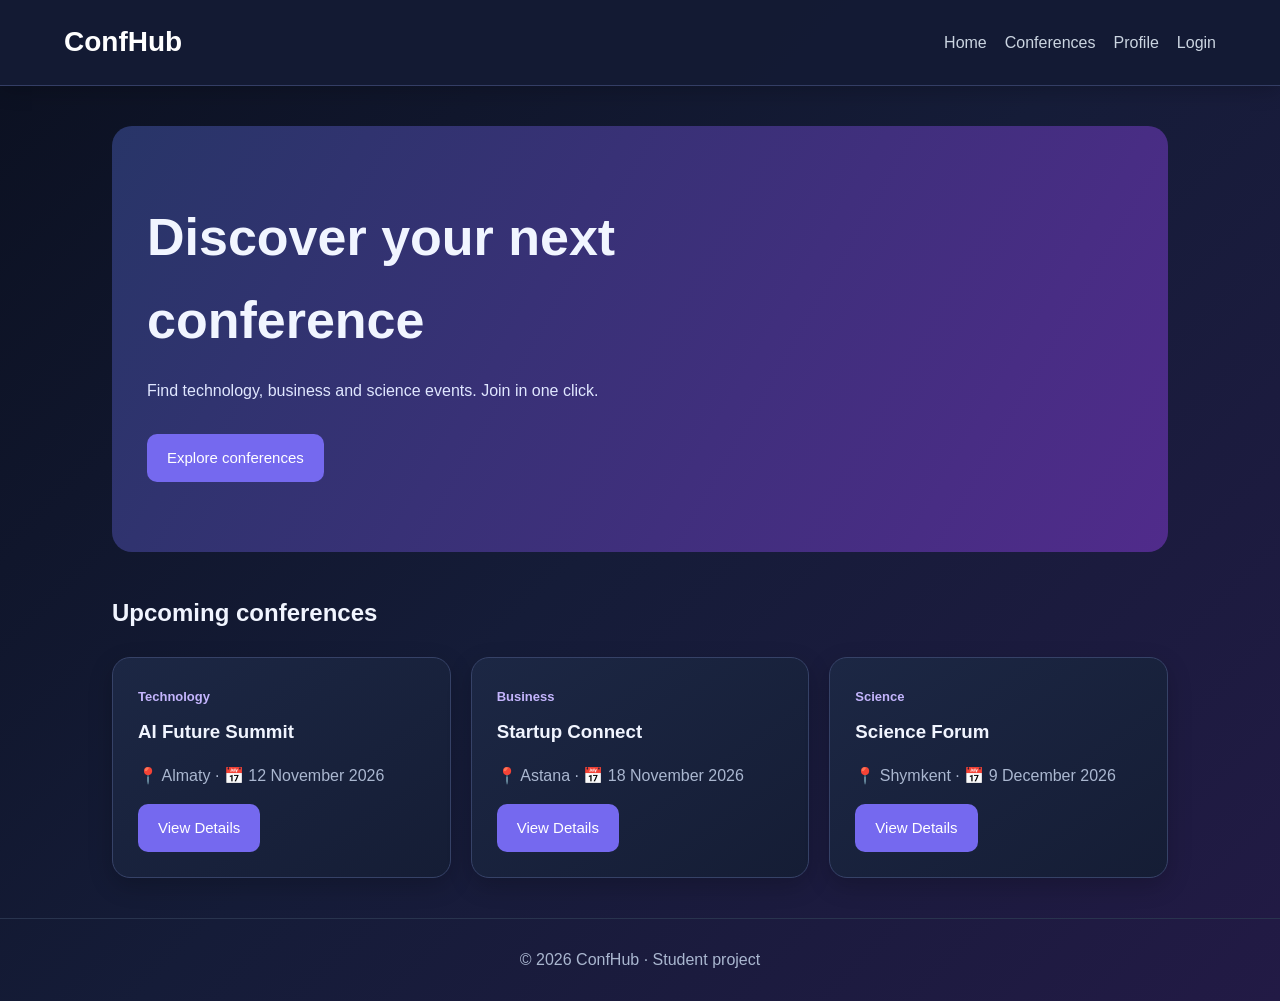
==== index.html @ 29833902 "commit 1" ====
<!DOCTYPE html>
<html lang="en">

<head>
    <meta charset="UTF-8">
    <meta name="viewport" content="width=device-width, initial-scale=1.0">
    <title>ConfHub | Home</title>
    <link rel="stylesheet" href="css/style.css">
</head>

<body>

    <header>
        <a class="logo" href="index.html">ConfHub</a>

        <nav>
            <a href="index.html">Home</a>
            <a href="conferences.html">Conferences</a>
            <a href="profile.html">Profile</a>
            <a href="login.html">Login</a>
        </nav>
    </header>

    <main>

        <section class="hero">

            <h1>Discover your next conference</h1>

            <p>
                Find technology, business and science events.
                Join in one click.
            </p>

            <a class="btn" href="conferences.html">
                Explore conferences
            </a>

        </section>

        <h2>Upcoming conferences</h2>

        <div class="cards">

            <article class="card">
                <span class="tag">Technology</span>
                <h3>AI Future Summit</h3>
                <p class="muted">
                    📍 Almaty · 📅 12 November 2026
                </p>

                <a class="btn" href="details.html">
                    View Details
                </a>
            </article>

            <article class="card">
                <span class="tag">Business</span>
                <h3>Startup Connect</h3>
                <p class="muted">
                    📍 Astana · 📅 18 November 2026
                </p>

                <a class="btn" href="details.html">
                    View Details
                </a>
            </article>

            <article class="card">
                <span class="tag">Science</span>

                <h3>Science Forum</h3>

                <p class="muted">
                    📍 Shymkent · 📅 9 December 2026
                </p>

                <a class="btn" href="details.html">
                    View Details
                </a>
            </article>

        </div>

    </main>

    <footer>
        © 2026 ConfHub · Student project
    </footer>

</body>
</html>
---- css/style.css ----
*{
  box-sizing:border-box
}
/* боди мы тут делаем фон градиент*/
body {
    margin: 0;
    font-family: Arial, sans-serif;
    color: #f1f5ff;
    line-height: 1.6;

    background: linear-gradient(
        135deg,
        #0b1020,
        #151c38,
        #221a45
    );

    min-height: 100vh;
}

/* хедер */
header {
    display: flex;
    justify-content: space-between;
    align-items: center;
    gap: 15px;

    padding: 20px 5%;

    background: rgba(20, 27, 52, 0.95);
    border-bottom: 1px solid #343e65;
    box-shadow: 0 4px 20px rgba(0, 0, 0, 0.2);
}

nav a {
    color: #cbd5e1;
    text-decoration: none;
    font-weight: 500;
    transition: 0.3s;
}

nav a:hover {
    color: #a78bfa;
}

.logo {
    font-size: 28px;
    font-weight: bold;
    color: #ffffff;
}
/* конец хедера */

a{
  color:#a5b4fc;
  text-decoration:none
}

nav{
  display:flex;
  gap:18px;
  flex-wrap:wrap
}

main{
  max-width:1100px;
  margin:auto;
  padding:40px 22px;
  min-height:75vh
}

.hero{
  padding:70px 35px;
  border-radius:20px;
  background:linear-gradient(120deg,#283568,#502b8b);
  margin-bottom:42px
}

.hero h1{
  font-size:clamp(32px,5vw,52px);
  max-width:650px;
  margin:0
}

.hero p{
  margin-bottom:30px;
  color:#e0e7ff
}

.btn{
  display:inline-block;
  border:0;
  border-radius:10px;
  padding:12px 20px;
  background:#7569ef;
  color:white;
  cursor:pointer;
  font-size:15px
}

.btn:hover{
  background:#5d50d6
}

.cards{
  display:grid;
  grid-template-columns:repeat(auto-fit,minmax(240px,1fr));
  gap:20px;
  margin-top:25px
}

/* Карточки*/
.card {
    background: linear-gradient(145deg, #1c2744, #151d35);
    border: 1px solid #364267;
    border-radius: 18px;
    padding: 25px;

    box-shadow: 0 8px 25px rgba(0, 0, 0, 0.2);
    transition: 0.3s;
}

.card:hover {
    transform: translateY(-7px);
    border-color: #8875f5;
    box-shadow: 0 15px 35px rgba(105, 80, 220, 0.25);
}

.card h3{
  margin:8px 0
}

.tag{
  color:#c4b5fd;
  font-size:13px;
  font-weight:bold
}

.muted{
  color:#aab7d0
}

.filters{
  display:flex;
  gap:12px;
  flex-wrap:wrap
}

input,select{
  background:#0d162b;
  color:white;
  border:1px solid #46536e;
  border-radius:9px;
  padding:12px;
  font:inherit;
  max-width:100%
}

.filters input{
  flex:1;
  min-width:200px
}

.panel{
  max-width:460px;
  margin:25px auto
}

.panel label{
  display:block;
  margin:14px 0
}

.message{
  color:#fda4af
}

.success{
  color:#86efac
}

.detail{
  max-width:760px
}

.schedule{
  padding:15px 20px;
  background:#10192e;
  border-radius:10px;
  margin:20px 0
}

footer{
  text-align:center;
  padding:28px;
  color:#aab7d0;
  border-top:1px solid #29344e
}


/* логин и рега */
.panel {
    background: #1b2440;
    border: 1px solid #3c4770;
    border-radius: 20px;
    padding: 35px;
    box-shadow: 0 12px 35px rgba(0, 0, 0, 0.25);
}

.panel h1 {
    text-align: center;
    margin-bottom: 30px;
}

.panel input {
    background: #10182d;
    border: 1px solid #485477;
    border-radius: 10px;
    padding: 13px;
    color: white;
    transition: 0.3s;
    display: block;
    width: 100%;
    margin-top: 5px;
}

.panel input:focus {
    outline: none;
    border-color: #a78bfa;
    box-shadow: 0 0 0 3px rgba(167, 139, 250, 0.15);
}

@media(max-width:600px){
  header{
    padding:18px;
    align-items:flex-start;
    flex-direction:column
  }
  .hero{
    padding:40px 23px
  }
  main{
    padding:25px 16px
  }
}
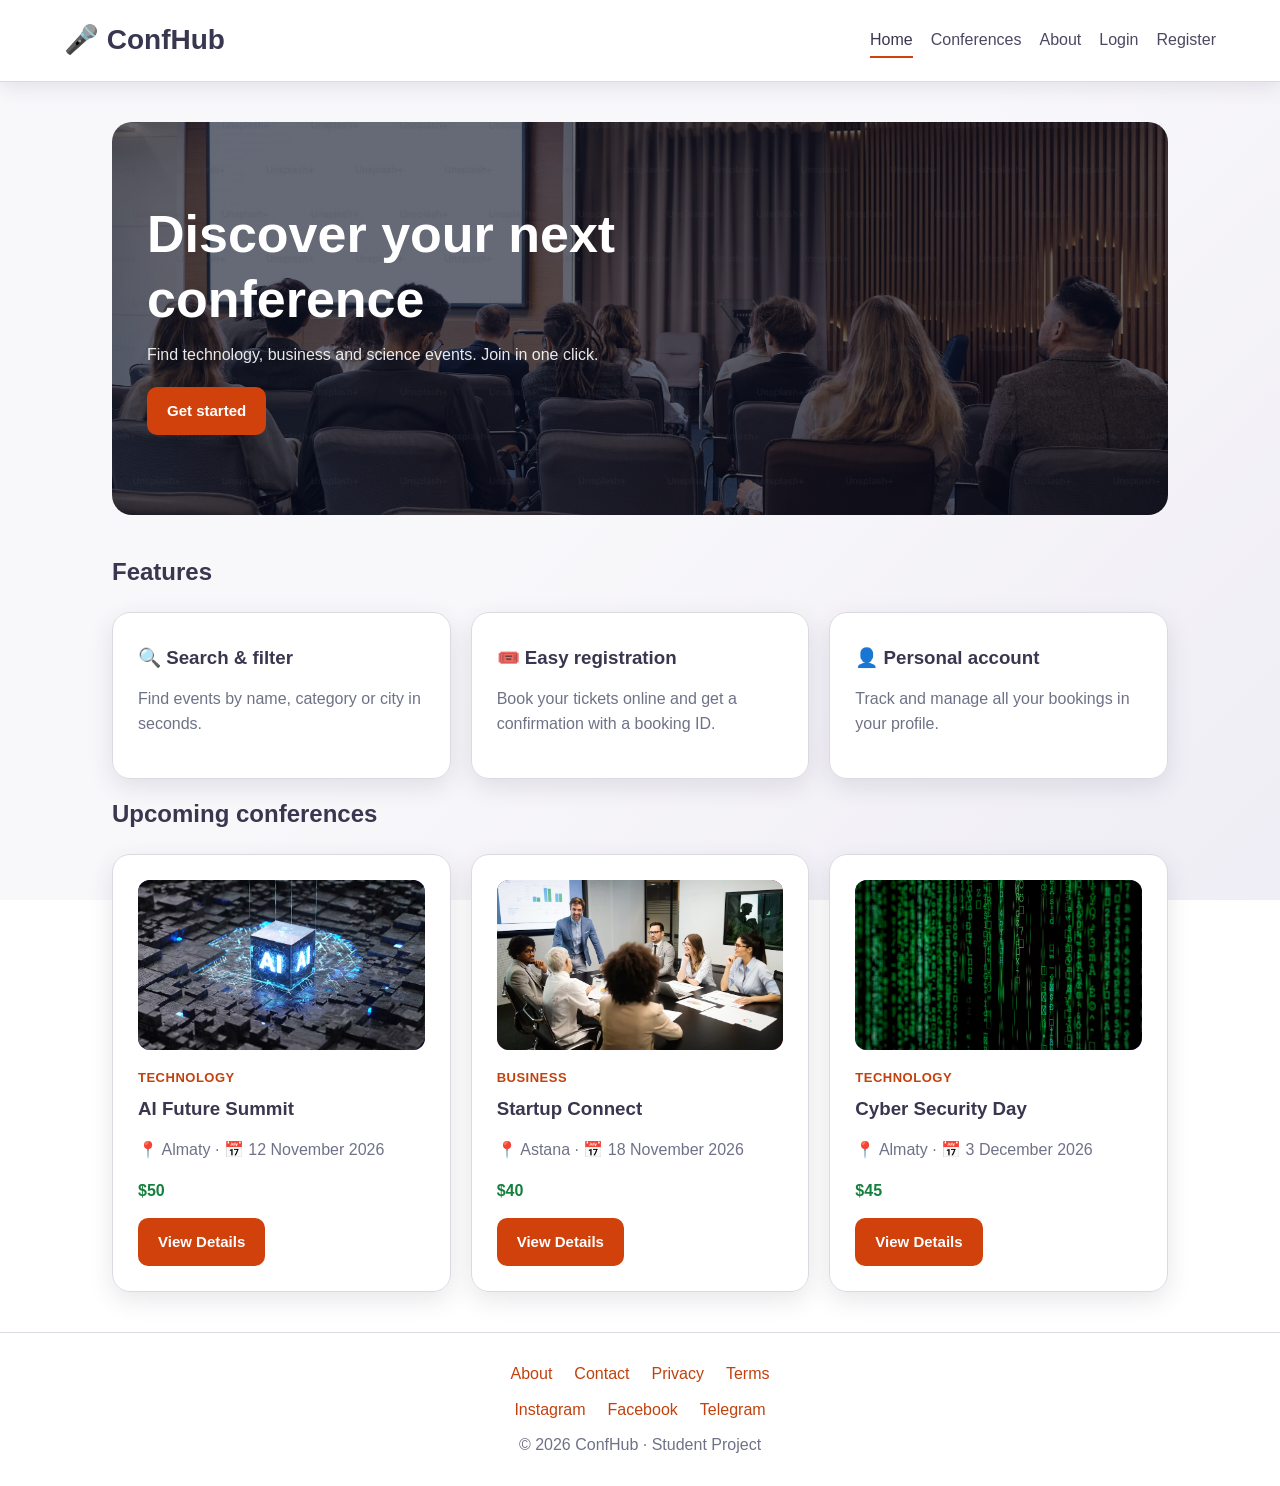
==== commit f59adfcd: "Add auth, booking, profile, admin panel, validation, photos, new design" ====
--- a/index.html
+++ b/index.html
@@ -1,93 +1,42 @@
-
 <!DOCTYPE html>
 <html lang="en">
-
 <head>
     <meta charset="UTF-8">
     <meta name="viewport" content="width=device-width, initial-scale=1.0">
-    <title>ConfHub | Home</title>
+    <title>Home | ConfHub</title>
     <link rel="stylesheet" href="css/style.css">
 </head>
-
-<body>
-
-    <header>
-        <a class="logo" href="index.html">ConfHub</a>
-
-        <nav>
-            <a href="index.html">Home</a>
-            <a href="conferences.html">Conferences</a>
-            <a href="profile.html">Profile</a>
-            <a href="login.html">Login</a>
-        </nav>
-    </header>
+<body data-page="home">
+    <header id="site-header"></header>
 
     <main>
-
         <section class="hero">
-
             <h1>Discover your next conference</h1>
-
-            <p>
-                Find technology, business and science events.
-                Join in one click.
-            </p>
-
-            <a class="btn" href="conferences.html">
-                Explore conferences
-            </a>
-
+            <p>Find technology, business and science events. Join in one click.</p>
+            <p id="welcome" class="welcome"></p>
+            <a class="btn" id="ctaBtn" href="register.html">Get started</a>
         </section>
 
-        <h2>Upcoming conferences</h2>
+        <section>
+            <h2>Features</h2>
+            <div class="cards">
+                <article class="card"><h3>🔍 Search &amp; filter</h3><p class="muted">Find events by name, category or city in seconds.</p></article>
+                <article class="card"><h3>🎟️ Easy registration</h3><p class="muted">Book your tickets online and get a confirmation with a booking ID.</p></article>
+                <article class="card"><h3>👤 Personal account</h3><p class="muted">Track and manage all your bookings in your profile.</p></article>
+            </div>
+        </section>
 
-        <div class="cards">
-
-            <article class="card">
-                <span class="tag">Technology</span>
-                <h3>AI Future Summit</h3>
-                <p class="muted">
-                    📍 Almaty · 📅 12 November 2026
-                </p>
-
-                <a class="btn" href="details.html">
-                    View Details
-                </a>
-            </article>
-
-            <article class="card">
-                <span class="tag">Business</span>
-                <h3>Startup Connect</h3>
-                <p class="muted">
-                    📍 Astana · 📅 18 November 2026
-                </p>
-
-                <a class="btn" href="details.html">
-                    View Details
-                </a>
-            </article>
-
-            <article class="card">
-                <span class="tag">Science</span>
-
-                <h3>Science Forum</h3>
-
-                <p class="muted">
-                    📍 Shymkent · 📅 9 December 2026
-                </p>
-
-                <a class="btn" href="details.html">
-                    View Details
-                </a>
-            </article>
-
-        </div>
-
+        <section>
+            <h2>Upcoming conferences</h2>
+            <div class="cards" id="upcomingCards"></div>
+        </section>
     </main>
 
-    <footer>
-        © 2026 ConfHub · Student project
-    </footer>
+    <footer id="site-footer"></footer>
 
+    <script src="js/storage.js"></script>
+    <script src="js/validation.js"></script>
+    <script src="js/auth.js"></script>
+    <script src="js/main.js"></script>
 </body>
 </html>
--- a/css/style.css
+++ b/css/style.css
@@ -1,244 +1,350 @@
-*{
-  box-sizing:border-box
-}
-/* боди мы тут делаем фон градиент*/
+/* ConfHub – main stylesheet
+   ALL colors live in the :root block below (light theme, white + orange).
+   To change the look of the whole site, change only the values inside :root. */
+:root {
+  --bg-1: #f8f7fa;
+  --bg-2: #f8f7fa;
+  --bg-3: #efedf5;
+  --text: #39364f;
+  --muted: #6f7287;
+  --link: #c2410c;
+  --accent: #d1410c;
+  --accent-hover: #b3360a;
+  --on-accent: #ffffff;
+  --header-bg: rgba(255, 255, 255, 0.96);
+  --nav-link: #4b4862;
+  --card-1: #ffffff;
+  --card-2: #ffffff;
+  --surface: #ffffff;
+  --soft: #f1eff7;
+  --field-bg: #ffffff;
+  --field-border: #c5c3d4;
+  --border: #dbdae3;
+  --shadow: rgba(57, 54, 79, 0.12);
+  --accent-glow: rgba(209, 65, 12, 0.2);
+  --focus: rgba(209, 65, 12, 0.2);
+  --ok: #15803d;
+  --warn: #a16207;
+  --bad: #b91c1c;
+  --btn-2: #e4e2ee;
+  --btn-2-hover: #d3d0e3;
+  --btn-2-text: #39364f;
+  --danger: #c62828;
+  --danger-hover: #a31f1f;
+  --hero-1: #4b3f8f;
+  --hero-2: #d1410c;
+}
+
+* { box-sizing: border-box; }
+
 body {
-    margin: 0;
-    font-family: Arial, sans-serif;
-    color: #f1f5ff;
-    line-height: 1.6;
-
-    background: linear-gradient(
-        135deg,
-        #0b1020,
-        #151c38,
-        #221a45
-    );
-
-    min-height: 100vh;
-}
-
-/* хедер */
+  margin: 0;
+  font-family: Arial, sans-serif;
+  color: var(--text);
+  line-height: 1.6;
+  background: linear-gradient(135deg, var(--bg-1), var(--bg-2), var(--bg-3));
+  background-attachment: fixed;
+  min-height: 100vh;
+  display: flex;
+  flex-direction: column;
+}
+
+a { color: var(--link); text-decoration: none; }
+a:hover { text-decoration: underline; }
+
+/* ---------- header / nav ---------- */
 header {
-    display: flex;
-    justify-content: space-between;
-    align-items: center;
-    gap: 15px;
-
-    padding: 20px 5%;
-
-    background: rgba(20, 27, 52, 0.95);
-    border-bottom: 1px solid #343e65;
-    box-shadow: 0 4px 20px rgba(0, 0, 0, 0.2);
-}
+  display: flex;
+  justify-content: space-between;
+  align-items: center;
+  gap: 15px;
+  padding: 18px 5%;
+  background: var(--header-bg);
+  border-bottom: 1px solid var(--border);
+  box-shadow: 0 4px 20px var(--shadow);
+}
+
+.logo { font-size: 28px; font-weight: bold; color: var(--text); }
+.logo:hover { text-decoration: none; }
+
+nav { display: flex; align-items: center; gap: 18px; flex-wrap: wrap; }
 
 nav a {
-    color: #cbd5e1;
-    text-decoration: none;
-    font-weight: 500;
-    transition: 0.3s;
-}
-
-nav a:hover {
-    color: #a78bfa;
-}
-
-.logo {
-    font-size: 28px;
-    font-weight: bold;
-    color: #ffffff;
-}
-/* конец хедера */
-
-a{
-  color:#a5b4fc;
-  text-decoration:none
-}
-
-nav{
-  display:flex;
-  gap:18px;
-  flex-wrap:wrap
-}
-
-main{
-  max-width:1100px;
-  margin:auto;
-  padding:40px 22px;
-  min-height:75vh
-}
-
-.hero{
-  padding:70px 35px;
-  border-radius:20px;
-  background:linear-gradient(120deg,#283568,#502b8b);
-  margin-bottom:42px
-}
-
-.hero h1{
-  font-size:clamp(32px,5vw,52px);
-  max-width:650px;
-  margin:0
-}
-
-.hero p{
-  margin-bottom:30px;
-  color:#e0e7ff
-}
-
-.btn{
-  display:inline-block;
-  border:0;
-  border-radius:10px;
-  padding:12px 20px;
-  background:#7569ef;
-  color:white;
-  cursor:pointer;
-  font-size:15px
-}
-
-.btn:hover{
-  background:#5d50d6
-}
-
-.cards{
-  display:grid;
-  grid-template-columns:repeat(auto-fit,minmax(240px,1fr));
-  gap:20px;
-  margin-top:25px
-}
-
-/* Карточки*/
+  color: var(--nav-link);
+  font-weight: 500;
+  padding: 4px 0;
+  border-bottom: 2px solid transparent;
+  transition: 0.3s;
+}
+nav a:hover { color: var(--accent); text-decoration: none; }
+nav a.active { color: var(--text); border-bottom-color: var(--accent); }
+
+.user-chip {
+  background: var(--soft);
+  border: 1px solid var(--border);
+  border-radius: 20px;
+  padding: 4px 12px;
+  font-size: 14px;
+  color: var(--text);
+}
+
+.nav-btn {
+  background: transparent;
+  color: var(--nav-link);
+  border: 1px solid var(--accent);
+  border-radius: 8px;
+  padding: 6px 14px;
+  font: inherit;
+  cursor: pointer;
+  transition: 0.3s;
+}
+.nav-btn:hover { background: var(--accent); color: var(--on-accent); }
+
+.menu-toggle {
+  display: none;
+  background: transparent;
+  color: var(--text);
+  border: 1px solid var(--field-border);
+  border-radius: 8px;
+  padding: 4px 12px;
+  font-size: 22px;
+  cursor: pointer;
+}
+
+/* ---------- layout ---------- */
+main {
+  width: 100%;
+  max-width: 1100px;
+  margin: 0 auto;
+  padding: 40px 22px;
+  flex: 1;
+}
+main.wide { max-width: 1250px; }
+
+h1, h2, h3 { line-height: 1.25; }
+.center { text-align: center; }
+.muted { color: var(--muted); }
+.small-text { font-size: 13px; }
+.message, .error { color: var(--bad); }
+.success { color: var(--ok); }
+
+/* ---------- hero (put a photo at images/hero.jpg; gradient is the fallback) ---------- */
+.hero {
+  padding: 80px 35px;
+  border-radius: 20px;
+  color: #ffffff;
+  margin-bottom: 42px;
+  background:
+    linear-gradient(rgba(8, 13, 34, 0.62), rgba(8, 13, 34, 0.62)),
+    url("../images/hero.jpg") center / cover no-repeat,
+    linear-gradient(120deg, var(--hero-1), var(--hero-2));
+}
+.hero h1 { font-size: clamp(32px, 5vw, 52px); max-width: 650px; margin: 0 0 10px; }
+.hero p { color: rgba(255, 255, 255, 0.9); margin: 0 0 20px; }
+.hero .welcome { font-weight: bold; color: #ffffff; }
+.hero .welcome:empty { display: none; }
+
+/* ---------- buttons ---------- */
+.btn {
+  display: inline-block;
+  border: 0;
+  border-radius: 10px;
+  padding: 12px 20px;
+  background: var(--accent);
+  color: var(--on-accent);
+  cursor: pointer;
+  font-size: 15px;
+  font-weight: bold;
+  font-family: inherit;
+  transition: 0.3s;
+}
+.btn:hover { background: var(--accent-hover); text-decoration: none; }
+.btn:disabled { background: var(--field-border); cursor: not-allowed; }
+.btn.secondary { background: var(--btn-2); color: var(--btn-2-text); }
+.btn.secondary:hover { background: var(--btn-2-hover); }
+.btn.danger { background: var(--danger); color: #ffffff; }
+.btn.danger:hover { background: var(--danger-hover); }
+.btn.small { padding: 6px 12px; font-size: 13px; }
+.btn.full { width: 100%; margin-top: 10px; }
+.button-row { display: flex; gap: 12px; flex-wrap: wrap; margin-top: 18px; }
+
+/* ---------- cards ---------- */
+.cards {
+  display: grid;
+  grid-template-columns: repeat(auto-fit, minmax(250px, 1fr));
+  gap: 20px;
+  margin-top: 25px;
+}
+
 .card {
-    background: linear-gradient(145deg, #1c2744, #151d35);
-    border: 1px solid #364267;
-    border-radius: 18px;
-    padding: 25px;
-
-    box-shadow: 0 8px 25px rgba(0, 0, 0, 0.2);
-    transition: 0.3s;
-}
-
-.card:hover {
-    transform: translateY(-7px);
-    border-color: #8875f5;
-    box-shadow: 0 15px 35px rgba(105, 80, 220, 0.25);
-}
-
-.card h3{
-  margin:8px 0
-}
-
-.tag{
-  color:#c4b5fd;
-  font-size:13px;
-  font-weight:bold
-}
-
-.muted{
-  color:#aab7d0
-}
-
-.filters{
-  display:flex;
-  gap:12px;
-  flex-wrap:wrap
-}
-
-input,select{
-  background:#0d162b;
-  color:white;
-  border:1px solid #46536e;
-  border-radius:9px;
-  padding:12px;
-  font:inherit;
-  max-width:100%
-}
-
-.filters input{
-  flex:1;
-  min-width:200px
-}
-
-.panel{
-  max-width:460px;
-  margin:25px auto
-}
-
-.panel label{
-  display:block;
-  margin:14px 0
-}
-
-.message{
-  color:#fda4af
-}
-
-.success{
-  color:#86efac
-}
-
-.detail{
-  max-width:760px
-}
-
-.schedule{
-  padding:15px 20px;
-  background:#10192e;
-  border-radius:10px;
-  margin:20px 0
-}
-
-footer{
-  text-align:center;
-  padding:28px;
-  color:#aab7d0;
-  border-top:1px solid #29344e
-}
-
-
-/* логин и рега */
+  background: linear-gradient(145deg, var(--card-1), var(--card-2));
+  border: 1px solid var(--border);
+  border-radius: 18px;
+  padding: 25px;
+  box-shadow: 0 8px 25px var(--shadow);
+  transition: 0.3s;
+}
+.card:hover { transform: translateY(-7px); border-color: var(--accent); box-shadow: 0 15px 35px var(--accent-glow); }
+.card h3 { margin: 8px 0; }
+section.card, form.card { margin: 22px 0; }
+section.card:hover, form.card:hover, .detail:hover, .profile-card:hover { transform: none; }
+
+.tag { color: var(--link); font-size: 13px; font-weight: bold; text-transform: uppercase; letter-spacing: 0.5px; }
+.price { color: var(--ok); font-weight: bold; margin: 6px 0 14px; }
+.price.big { font-size: 20px; }
+
+/* photo blocks: the emoji is the fallback, the <img> covers it when the file exists */
+.card-photo, .detail-photo {
+  position: relative;
+  overflow: hidden;
+  display: flex;
+  align-items: center;
+  justify-content: center;
+  border-radius: 12px;
+}
+.card-photo { height: 170px; font-size: 44px; margin-bottom: 14px; }
+.detail-photo { height: 300px; font-size: 80px; margin-bottom: 18px; }
+.card-photo img, .detail-photo img {
+  position: absolute;
+  inset: 0;
+  width: 100%;
+  height: 100%;
+  object-fit: cover;
+  transition: transform 0.4s;
+}
+.card:hover .card-photo img { transform: scale(1.06); }
+.cat-technology { background: linear-gradient(135deg, #263f8f, #4f46e5); }
+.cat-business { background: linear-gradient(135deg, #7c2d6b, #c0407a); }
+.cat-science { background: linear-gradient(135deg, #0f6b6b, #2f9e6f); }
+
+.detail { max-width: 760px; margin-left: auto; margin-right: auto; }
+.checks { list-style: none; padding: 0; margin: 8px 0; }
+.schedule { padding: 15px 20px; background: var(--soft); border: 1px solid var(--border); border-radius: 10px; margin: 20px 0; }
+.schedule p { margin: 6px 0; }
+
+/* ---------- forms ---------- */
+input, select, textarea {
+  background: var(--field-bg);
+  color: var(--text);
+  border: 1px solid var(--field-border);
+  border-radius: 9px;
+  padding: 12px;
+  font: inherit;
+  max-width: 100%;
+}
+input[readonly] { opacity: 0.7; }
+input.invalid, select.invalid, textarea.invalid { border-color: var(--bad); }
+
+.filters { display: flex; gap: 12px; flex-wrap: wrap; margin: 20px 0 10px; }
+.filters input { flex: 1; min-width: 200px; }
+
 .panel {
-    background: #1b2440;
-    border: 1px solid #3c4770;
-    border-radius: 20px;
-    padding: 35px;
-    box-shadow: 0 12px 35px rgba(0, 0, 0, 0.25);
-}
-
-.panel h1 {
-    text-align: center;
-    margin-bottom: 30px;
-}
-
-.panel input {
-    background: #10182d;
-    border: 1px solid #485477;
-    border-radius: 10px;
-    padding: 13px;
-    color: white;
-    transition: 0.3s;
-    display: block;
-    width: 100%;
-    margin-top: 5px;
-}
-
-.panel input:focus {
-    outline: none;
-    border-color: #a78bfa;
-    box-shadow: 0 0 0 3px rgba(167, 139, 250, 0.15);
-}
-
-@media(max-width:600px){
-  header{
-    padding:18px;
-    align-items:flex-start;
-    flex-direction:column
-  }
-  .hero{
-    padding:40px 23px
-  }
-  main{
-    padding:25px 16px
-  }
-}
+  max-width: 460px;
+  margin: 25px auto;
+  background: var(--surface);
+  border: 1px solid var(--border);
+  border-radius: 20px;
+  padding: 35px;
+  box-shadow: 0 12px 35px var(--shadow);
+}
+.panel h1 { text-align: center; margin-top: 0; }
+
+label { display: block; margin: 14px 0; }
+.panel input, .panel select, .panel textarea,
+.card label input, .card label select, .card label textarea {
+  display: block;
+  width: 100%;
+  margin-top: 5px;
+}
+input:focus, select:focus, textarea:focus {
+  outline: none;
+  border-color: var(--accent);
+  box-shadow: 0 0 0 3px var(--focus);
+}
+
+.field-error { display: block; color: var(--bad); font-size: 13px; margin-top: 5px; }
+.form-message { margin: 10px 0; padding: 10px 14px; border-radius: 8px; font-size: 14px; }
+.form-message:empty { display: none; }
+.form-message.error { background: rgba(239, 68, 68, 0.12); color: var(--bad); border: 1px solid var(--bad); }
+.form-message.success { background: rgba(34, 197, 94, 0.12); color: var(--ok); border: 1px solid var(--ok); }
+.form-message.info { background: var(--soft); color: var(--text); border: 1px solid var(--border); }
+.total { font-weight: bold; font-size: 18px; }
+
+.form-grid { display: grid; grid-template-columns: repeat(auto-fit, minmax(220px, 1fr)); gap: 0 18px; }
+.success-box .big-check { font-size: 56px; color: var(--ok); }
+
+/* ---------- profile ---------- */
+.profile-card { max-width: 560px; }
+.avatar {
+  width: 80px; height: 80px;
+  border-radius: 50%;
+  background: linear-gradient(135deg, var(--hero-1), var(--accent));
+  color: #ffffff;
+  display: flex; align-items: center; justify-content: center;
+  font-size: 28px; font-weight: bold;
+  margin-bottom: 10px;
+}
+.profile-card p { margin: 4px 0; }
+.edit-form { margin-top: 24px; border-top: 1px solid var(--border); padding-top: 10px; }
+
+/* ---------- tables ---------- */
+.table-wrap { overflow-x: auto; margin: 16px 0; border: 1px solid var(--border); border-radius: 12px; background: var(--surface); }
+table { width: 100%; border-collapse: collapse; min-width: 560px; }
+th, td { padding: 10px 14px; text-align: left; border-bottom: 1px solid var(--border); vertical-align: middle; }
+th { background: var(--soft); color: var(--link); font-size: 14px; }
+tr:hover td { background: rgba(127, 127, 127, 0.08); }
+td select { padding: 6px 8px; }
+.actions { white-space: nowrap; }
+
+.badge { padding: 3px 10px; border-radius: 12px; font-size: 13px; font-weight: bold; }
+.badge.confirmed { background: rgba(34, 197, 94, 0.16); color: var(--ok); }
+.badge.pending { background: rgba(234, 179, 8, 0.18); color: var(--warn); }
+.badge.cancelled { background: rgba(239, 68, 68, 0.16); color: var(--bad); }
+
+/* ---------- admin ---------- */
+.admin { display: grid; grid-template-columns: 210px 1fr; gap: 24px; align-items: start; }
+.admin-menu { display: flex; flex-direction: column; gap: 8px; background: var(--surface); border: 1px solid var(--border); border-radius: 16px; padding: 14px; }
+.admin-menu button {
+  background: transparent; color: var(--nav-link); border: 0; border-radius: 10px;
+  padding: 11px 14px; text-align: left; font: inherit; cursor: pointer; transition: 0.3s;
+}
+.admin-menu button:hover { background: var(--soft); }
+.admin-menu button.active { background: var(--accent); color: var(--on-accent); }
+.admin-content h2 { margin-top: 0; }
+.toolbar { display: flex; justify-content: space-between; align-items: center; gap: 12px; flex-wrap: wrap; }
+.stat { text-align: center; }
+.stat strong { display: block; font-size: 34px; color: var(--text); }
+
+/* ---------- footer ---------- */
+footer { text-align: center; padding: 28px 16px; color: var(--muted); border-top: 1px solid var(--border); background: var(--header-bg); }
+.footer-links { display: flex; justify-content: center; gap: 22px; flex-wrap: wrap; margin-bottom: 10px; }
+footer p { margin: 8px 0 0; }
+
+/* ---------- tablet ---------- */
+@media (max-width: 1024px) {
+  main { padding: 32px 18px; }
+  .hero { padding: 60px 28px; }
+  .admin { grid-template-columns: 180px 1fr; }
+}
+
+/* ---------- mobile menu + small tablet ---------- */
+@media (max-width: 860px) {
+  header { flex-wrap: wrap; }
+  .menu-toggle { display: block; }
+  nav { display: none; width: 100%; flex-direction: column; align-items: flex-start; gap: 10px; padding-top: 10px; }
+  nav.open { display: flex; }
+  .admin { grid-template-columns: 1fr; }
+  .admin-menu { flex-direction: row; flex-wrap: wrap; }
+}
+
+/* ---------- phone ---------- */
+@media (max-width: 600px) {
+  main { padding: 24px 14px; }
+  .hero { padding: 42px 22px; }
+  .panel { padding: 24px 18px; }
+  .filters select, .filters .btn { flex: 1; }
+  .card-photo { height: 150px; }
+  .detail-photo { height: 190px; font-size: 56px; }
+  .logo { font-size: 24px; }
+  .toolbar .btn { width: 100%; }
+}
